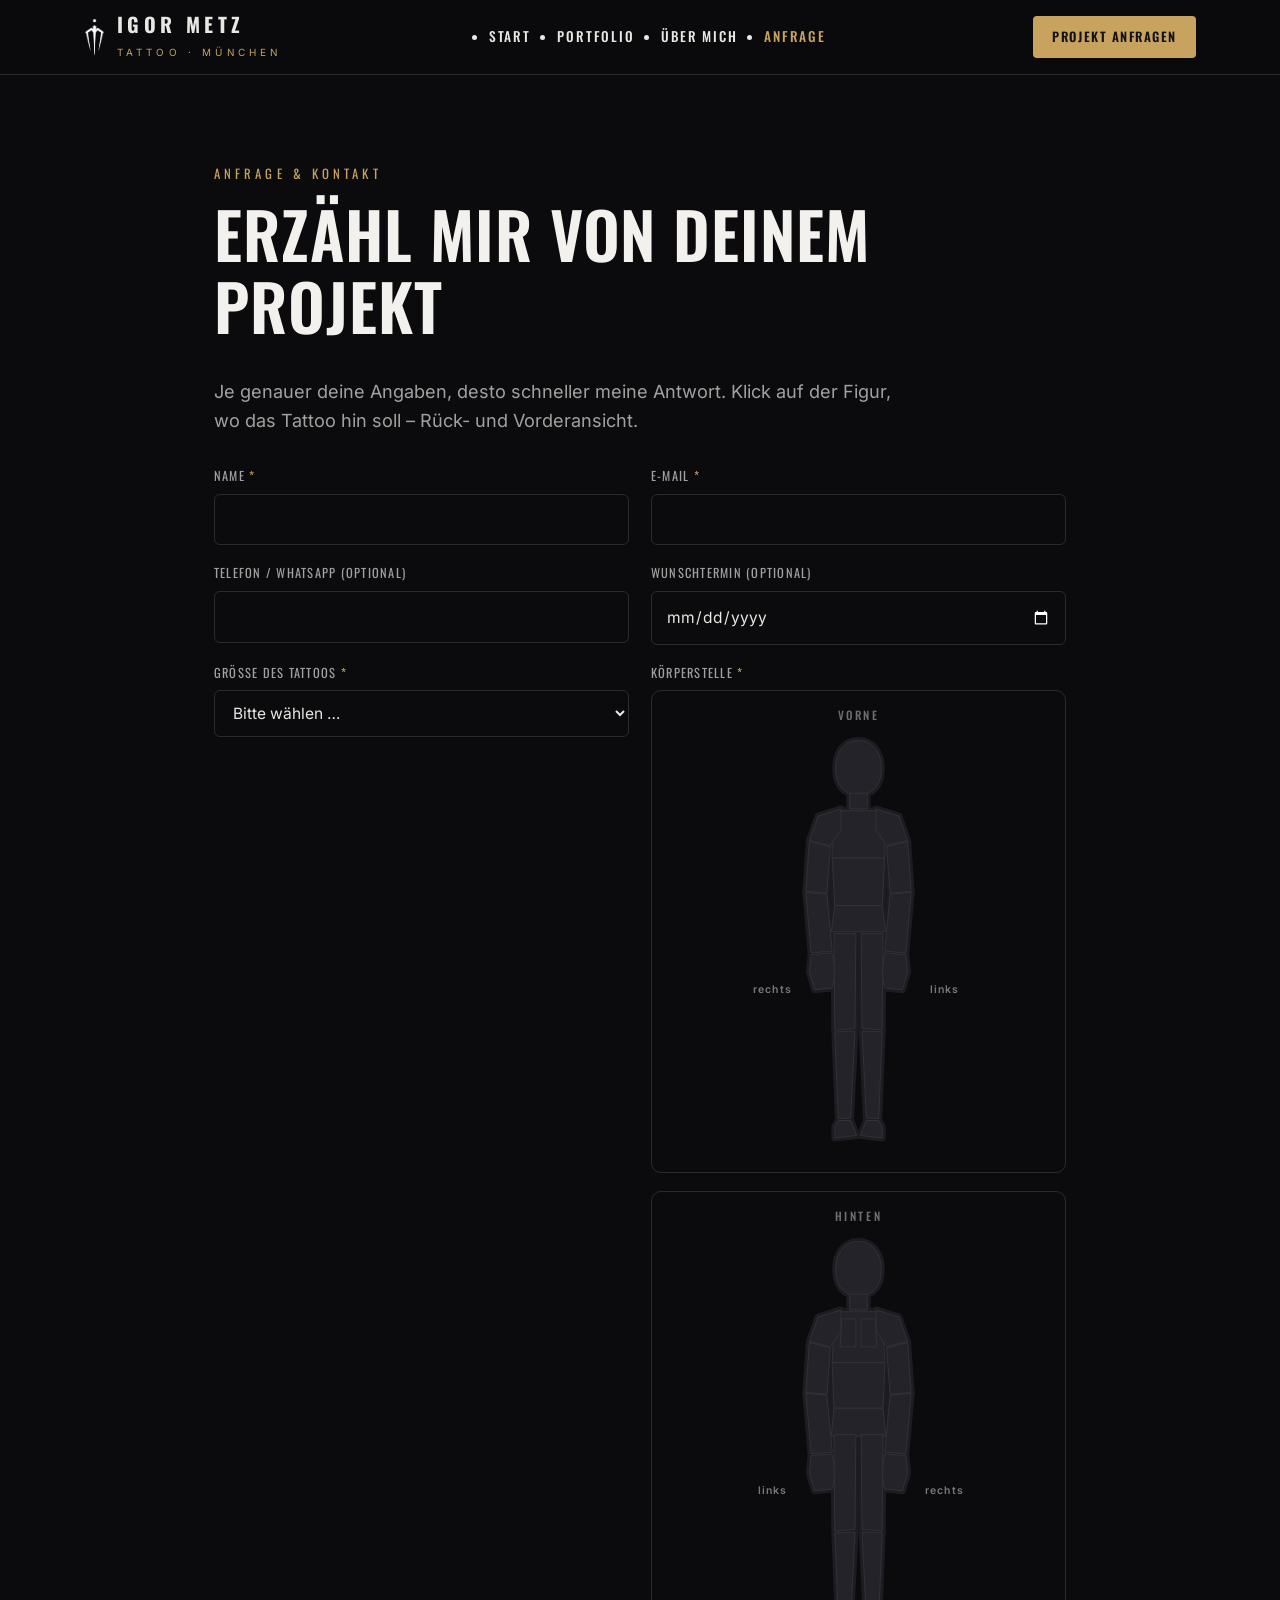
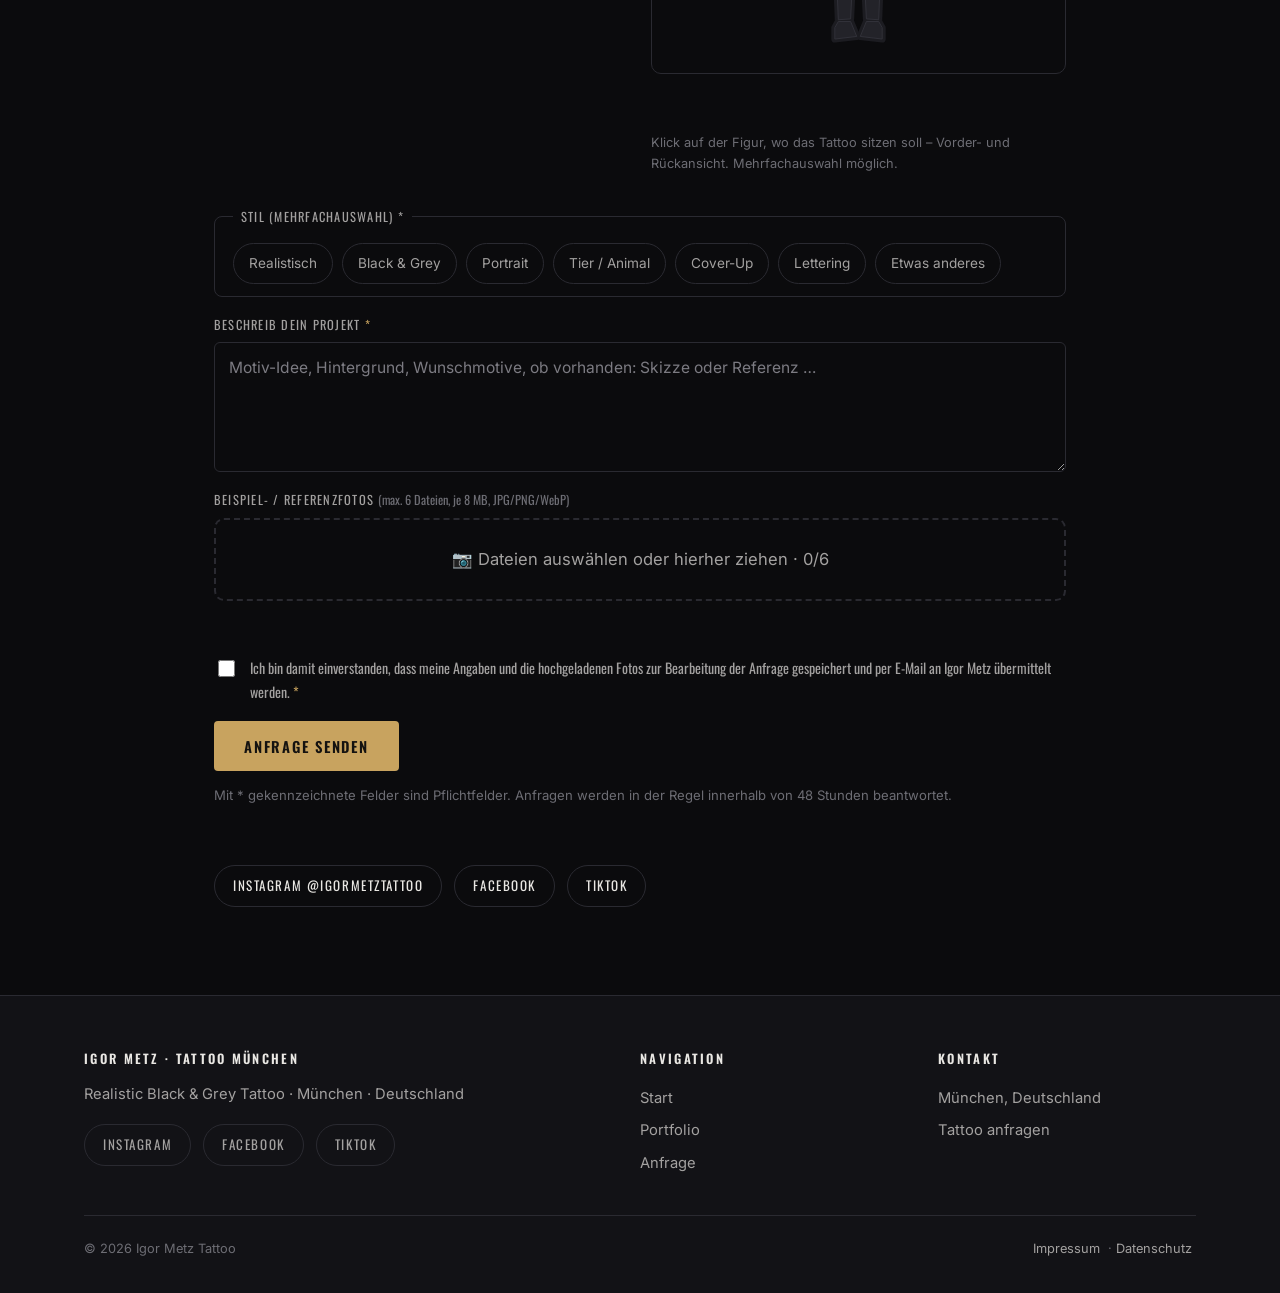
==== anfrage.html @ f645d188 "Vorschau mehrseitig: Startseite, Portfolio und Anfrage als eigene Seiten (wie WP-Theme)" ====
<!doctype html>
<html lang="de">
<head>
<meta charset="utf-8">
<meta name="viewport" content="width=device-width, initial-scale=1">
<title>Projekt anfragen – Igor Metz Tattoo, München</title>
<meta name="description" content="Tattoo anfragen bei Igor Metz in München: Körperstelle auf der Figur wählen, Größe und Stil angeben, Referenzfotos hochladen.">
<meta name="robots" content="noindex"><!-- Nur für die Vorschau -->
<link rel="icon" type="image/png" href="assets/images/favicon.png">
<link rel="stylesheet" href="assets/css/main.css">
<link rel="stylesheet" href="assets/anfrage.css">
</head>
<body class="preview">
<a class="hidden-a11y" href="#inhalt">Zum Inhalt springen</a>

<header class="site-header">
	<div class="wrap site-header__inner">
		<a class="brand" href="index.html">
			<img class="brand__mark" src="assets/images/logo.png" alt="Logo Igor Metz Tattoo">
			<span>
				<span class="brand__name">Igor&nbsp;Metz</span>
				<span class="brand__sub">Tattoo · München</span>
			</span>
		</a>
		<button class="nav-toggle" aria-expanded="false" aria-controls="sitenav"
		        onclick="var n=document.getElementById('sitenav');var o=n.classList.toggle('open');this.setAttribute('aria-expanded',o)">
			<span aria-hidden="true">☰</span><span class="hidden-a11y">Menü öffnen</span>
		</button>
		<nav class="site-nav" id="sitenav">
			<ul style="display:contents">
				<li class=""><a href="index.html">Start</a></li>
				<li class=""><a href="portfolio.html">Portfolio</a></li>
				<li><a href="index.html#ueber-mich">Über mich</a></li>
				<li class="current-menu-item"><a href="anfrage.html">Anfrage</a></li>
			</ul>
		</nav>
		<a class="btn btn--sm" href="anfrage.html">Projekt anfragen</a>
	</div>
</header>
<main id="inhalt">

<section class="section">
	<div class="wrap" style="max-width:900px">
		<p class="kicker">Anfrage &amp; Kontakt</p>
		<h1>Erzähl mir von deinem Projekt</h1>
		<p class="lead">Je genauer deine Angaben, desto schneller meine Antwort. Klick auf der Figur, wo das Tattoo hin soll – Rück- und Vorderansicht.</p>

		<div class="alert alert--ok js-demo-success" hidden role="status" style="margin-top:30px">
			<strong>✓ Demo: So sieht die Bestätigung nach dem Absenden aus.</strong><br>
			Auf der echten Seite wird die Anfrage per E-Mail an Igor gesendet und im WordPress-Backend gespeichert – mit deinen Foto-Anhängen.
		</div>

		<form class="tatoo-anfrage" style="margin-top:30px" data-demo novalidate>
			<div class="form-grid">
				<div class="field">
					<label for="d-name">Name <span class="req">*</span></label>
					<input type="text" id="d-name" name="ia_name" required autocomplete="name">
				</div>
				<div class="field">
					<label for="d-mail">E-Mail <span class="req">*</span></label>
					<input type="email" id="d-mail" name="ia_email" required autocomplete="email">
				</div>
				<div class="field">
					<label for="d-tel">Telefon / WhatsApp (optional)</label>
					<input type="tel" id="d-tel" name="ia_phone">
				</div>
				<div class="field">
					<label for="d-termin">Wunschtermin (optional)</label>
					<input type="date" id="d-termin" name="ia_termin">
				</div>
				<div class="field">
					<label for="d-grosse">Größe des Tattoos <span class="req">*</span></label>
					<select id="d-grosse" name="ia_groesse" required>
						<option value="">Bitte wählen …</option>
						<option>bis 10 cm</option>
						<option>10–25 cm</option>
						<option>25–40 cm</option>
						<option>40 cm bis Halbarm / halbes Bein</option>
						<option>Ganzarm-Sleeve / Halbarm</option>
						<option>Fullback / Ganzkörper</option>
						<option>Noch unklar</option>
					</select>
				</div>
				<div class="field">
					<label>Körperstelle <span class="req">*</span></label>
					<div class="bm" data-target="#d-koerperstelle">
						<div class="bodymap">
							<div class="bodymap__view" data-view="front"><h5>Vorne</h5></div>
							<div class="bodymap__view" data-view="back"><h5>Hinten</h5></div>
						</div>
						<div class="bm-chips" aria-live="polite"></div>
						<p class="bm-hint">Klick auf der Figur, wo das Tattoo sitzen soll – Vorder- und Rückansicht. Mehrfachauswahl möglich.</p>
					</div>
					<input type="hidden" id="d-koerperstelle" name="ia_koerperstelle" required>
				</div>
				<fieldset class="fieldset full">
					<legend>Stil (Mehrfachauswahl) <span class="req">*</span></legend>
					<div class="chips">
						<label><input type="checkbox" name="ia_stil[]" value="Realistisch"> <span>Realistisch</span></label>
						<label><input type="checkbox" name="ia_stil[]" value="Black & Grey"> <span>Black &amp; Grey</span></label>
						<label><input type="checkbox" name="ia_stil[]" value="Portrait"> <span>Portrait</span></label>
						<label><input type="checkbox" name="ia_stil[]" value="Tier / Animal"> <span>Tier / Animal</span></label>
						<label><input type="checkbox" name="ia_stil[]" value="Cover-Up"> <span>Cover-Up</span></label>
						<label><input type="checkbox" name="ia_stil[]" value="Lettering"> <span>Lettering</span></label>
						<label><input type="checkbox" name="ia_stil[]" value="Etwas anderes"> <span>Etwas anderes</span></label>
					</div>
				</fieldset>
				<div class="field full">
					<label for="d-projekt">Beschreib dein Projekt <span class="req">*</span></label>
					<textarea id="d-projekt" name="ia_projekt" required placeholder="Motiv-Idee, Hintergrund, Wunschmotive, ob vorhanden: Skizze oder Referenz …"></textarea>
				</div>
				<div class="field full">
					<label>Beispiel- / Referenzfotos <span class="hint">(max. 6 Dateien, je 8 MB, JPG/PNG/WebP)</span></label>
					<div class="upload-zone" tabindex="0" role="button" aria-label="Dateien auswählen oder hierher ziehen">
						📷 Dateien auswählen oder hierher ziehen · <span class="upload-count">0/6</span>
						<input type="file" name="ia_files[]" accept=".jpg,.jpeg,.png,.webp" multiple>
					</div>
					<ul class="upload-list"></ul>
				</div>
				<div class="full consent field">
					<label style="display:flex;gap:12px;align-items:flex-start;text-transform:none;letter-spacing:0;font-size:.88rem">
						<input type="checkbox" name="ia_consent" value="1" required>
						<span style="color:var(--muted)">Ich bin damit einverstanden, dass meine Angaben und die hochgeladenen Fotos zur Bearbeitung der Anfrage gespeichert und per E-Mail an Igor Metz übermittelt werden. <span class="req">*</span></span>
					</label>
				</div>
				<div class="full">
					<button type="submit" class="btn">Anfrage senden</button>
					<p class="form-note">Mit * gekennzeichnete Felder sind Pflichtfelder. Anfragen werden in der Regel innerhalb von 48 Stunden beantwortet.</p>
				</div>
			</div>
		</form>

		<div class="socials" style="margin-top:44px;justify-content:flex-start">
			<a href="https://www.instagram.com/igormetztattoo/" target="_blank" rel="noopener me">Instagram @igormetztattoo</a>
			<a href="https://www.facebook.com/igormetztattoo/" target="_blank" rel="noopener me">Facebook</a>
			<a href="https://www.tiktok.com/@igormetztattoo" target="_blank" rel="noopener me">TikTok</a>
		</div>
	</div>
</section>

</main>
<footer class="site-footer" id="kontakt">
	<div class="wrap">
		<div class="site-footer__grid">
			<div>
				<h4>Igor Metz · Tattoo München</h4>
				<p>Realistic Black &amp; Grey Tattoo · München · Deutschland</p>
				<div class="socials" style="margin-top:18px">
					<a href="https://www.instagram.com/igormetztattoo/" target="_blank" rel="noopener me">Instagram</a>
					<a href="https://www.facebook.com/igormetztattoo/" target="_blank" rel="noopener me">Facebook</a>
					<a href="https://www.tiktok.com/@igormetztattoo" target="_blank" rel="noopener me">TikTok</a>
				</div>
			</div>
			<div>
				<h4>Navigation</h4>
				<ul>
					<li><a href="index.html">Start</a></li>
					<li><a href="portfolio.html">Portfolio</a></li>
					<li><a href="anfrage.html">Anfrage</a></li>
				</ul>
			</div>
			<div>
				<h4>Kontakt</h4>
				<ul>
					<li>München, Deutschland</li>
					<li><a href="anfrage.html">Tattoo anfragen</a></li>
				</ul>
			</div>
		</div>
		<div class="site-footer__bottom">
			<span>© 2026 Igor Metz Tattoo</span>
			<span><a href="#">Impressum</a> · <a href="#">Datenschutz</a></span>
		</div>
	</div>
</footer>
<script src="assets/bodymap.js"></script>
<script>window.IGOR_ANFRAGE={maxFiles:6,maxMb:8};</script>
<script src="assets/anfrage.js"></script>
<script src="assets/js/portfolio.js"></script>
</body>
</html>
---- assets/css/main.css ----
/* ============================================================
   Igor Metz Tattoo – Design System (Dark, Black & Grey)
   Wird vom Theme und der Vorschau genutzt.
   ============================================================ */

/* ---------- Fonts (lokal, DSGVO-freundlich) ---------- */
@font-face {
  font-family: 'Oswald';
  font-style: normal;
  font-weight: 400 700;
  font-display: swap;
  src: url('../fonts/oswald-400-700.woff2') format('woff2');
}
@font-face {
  font-family: 'Inter';
  font-style: normal;
  font-weight: 400 600;
  font-display: swap;
  src: url('../fonts/inter-400-600.woff2') format('woff2');
}

/* ---------- Tokens ---------- */
:root {
  --bg: #0b0b0d;
  --bg-2: #121216;
  --card: #17171c;
  --card-2: #1d1d23;
  --line: #2a2a31;
  --txt: #e9e7e3;
  --muted: #a3a1a0;
  --faint: #6d6d74;
  --accent: #c8a35f;
  --accent-dark: #a8843f;
  --accent-soft: rgba(200, 163, 95, .14);
  --ok: #6fbf8f;
  --err: #d97070;
  --radius: 10px;
  --shadow: 0 18px 50px rgba(0, 0, 0, .55);
  --font-head: 'Oswald', 'Arial Narrow', system-ui, sans-serif;
  --font-body: 'Inter', system-ui, -apple-system, 'Segoe UI', sans-serif;
  --wrap: 1160px;
}

/* ---------- Reset / Base ---------- */
*, *::before, *::after { box-sizing: border-box; }
html { scroll-behavior: smooth; }
@media (prefers-reduced-motion: reduce) {
  html { scroll-behavior: auto; }
  *, *::before, *::after { animation-duration: .01ms !important; transition-duration: .01ms !important; }
}
body {
  margin: 0;
  background: var(--bg);
  color: var(--txt);
  font-family: var(--font-body);
  font-size: 16.5px;
  line-height: 1.65;
  -webkit-font-smoothing: antialiased;
}
img { max-width: 100%; height: auto; display: block; }
a { color: var(--accent); text-decoration: none; }
a:hover { color: #e0bd7a; }
h1, h2, h3, h4 {
  font-family: var(--font-head);
  font-weight: 600;
  line-height: 1.12;
  letter-spacing: .015em;
  color: #f3f1ee;
  margin: 0 0 .55em;
}
h1 { font-size: clamp(2.3rem, 5.4vw, 4rem); text-transform: uppercase; }
h2 { font-size: clamp(1.7rem, 3.4vw, 2.5rem); text-transform: uppercase; }
h3 { font-size: 1.2rem; text-transform: uppercase; letter-spacing: .06em; }
p { margin: 0 0 1.1em; }
::selection { background: var(--accent); color: #111; }
:focus-visible { outline: 2px solid var(--accent); outline-offset: 2px; }

.wrap { max-width: var(--wrap); margin: 0 auto; padding: 0 24px; }
.section { padding: 88px 0; }
.section--alt { background: var(--bg-2); border-top: 1px solid var(--line); border-bottom: 1px solid var(--line); }
.kicker {
  font-family: var(--font-head);
  text-transform: uppercase;
  letter-spacing: .32em;
  font-size: .8rem;
  color: var(--accent);
  margin: 0 0 14px;
}
.lead { font-size: 1.13rem; color: var(--muted); max-width: 62ch; }
.center { text-align: center; }
.center .lead { margin-inline: auto; }
.hidden-a11y {
  position: absolute !important; width: 1px; height: 1px;
  clip: rect(0 0 0 0); clip-path: inset(50%); overflow: hidden; white-space: nowrap;
}

/* ---------- Buttons ---------- */
.btn {
  display: inline-block;
  font-family: var(--font-head);
  font-weight: 600;
  text-transform: uppercase;
  letter-spacing: .12em;
  font-size: .92rem;
  padding: 14px 30px;
  border-radius: 4px;
  border: 1px solid transparent;
  cursor: pointer;
  transition: background .18s, color .18s, border-color .18s, transform .12s;
  background: var(--accent);
  color: #141210;
}
.btn:hover { background: #dcb871; color: #141210; transform: translateY(-1px); }
.btn--ghost { background: transparent; border-color: #55555d; color: var(--txt); }
.btn--ghost:hover { border-color: var(--accent); color: var(--accent); background: transparent; }
.btn--sm { padding: 9px 18px; font-size: .8rem; }

/* ---------- Header ---------- */
.site-header {
  position: sticky; top: 0; z-index: 90;
  background: rgba(11, 11, 13, .86);
  backdrop-filter: blur(10px);
  border-bottom: 1px solid var(--line);
}
.site-header__inner {
  display: flex; align-items: center; justify-content: space-between;
  gap: 20px; height: 74px;
}
.brand { display: flex; align-items: center; gap: 12px; color: var(--txt); }
.brand:hover { color: var(--txt); }
.brand__mark { height: 38px; width: auto; max-width: 64px; flex: 0 0 auto; }
.brand__name {
  font-family: var(--font-head); font-weight: 700; font-size: 1.25rem;
  text-transform: uppercase; letter-spacing: .22em; line-height: 1;
}
.brand__sub {
  display: block; font-size: .62rem; letter-spacing: .42em;
  color: var(--accent); text-transform: uppercase; margin-top: 3px;
}
.site-nav { display: flex; align-items: center; gap: 26px; }
.site-nav a {
  color: var(--txt); font-family: var(--font-head); font-weight: 500;
  text-transform: uppercase; letter-spacing: .14em; font-size: .84rem;
  padding: 6px 0; position: relative;
}
.site-nav a:hover, .current-menu-item > a { color: var(--accent); }
.site-nav a::after {
  content: ''; position: absolute; left: 0; bottom: 0; height: 2px; width: 0;
  background: var(--accent); transition: width .2s;
}
.site-nav a:hover::after { width: 100%; }
.nav-toggle {
  display: none; background: none; border: 1px solid var(--line); border-radius: 6px;
  color: var(--txt); width: 44px; height: 44px; font-size: 1.3rem; cursor: pointer;
}
@media (max-width: 900px) {
  .nav-toggle { display: block; }
  .site-nav {
    position: absolute; top: 74px; left: 0; right: 0;
    flex-direction: column; gap: 0; background: var(--bg-2);
    border-bottom: 1px solid var(--line); display: none;
  }
  .site-nav.open { display: flex; }
  .site-nav a { padding: 15px 24px; width: 100%; }
  .site-header .btn { display: none; }
}

/* ---------- Hero ---------- */
.hero {
  position: relative; overflow: hidden;
  min-height: min(92vh, 860px);
  display: flex; align-items: center;
  border-bottom: 1px solid var(--line);
}
.hero__bg { position: absolute; inset: 0; z-index: 0; }
.hero__bg img { width: 100%; height: 100%; object-fit: cover; opacity: .55; filter: grayscale(100%) contrast(1.08); }
.hero__bg::after {
  content: ''; position: absolute; inset: 0;
  background: linear-gradient(90deg, rgba(11,11,13,.92) 0%, rgba(11,11,13,.55) 45%, rgba(11,11,13,.28) 70%, rgba(11,11,13,.5) 100%),
              linear-gradient(180deg, rgba(11,11,13,.35) 0%, rgba(11,11,13,.45) 60%, var(--bg) 100%);
}
.hero__content { position: relative; z-index: 1; max-width: 720px; padding: 90px 0; text-shadow: 0 2px 18px rgba(0, 0, 0, .8); }
.hero h1 span { color: var(--accent); }
.hero__meta {
  display: flex; flex-wrap: wrap; gap: 10px 26px; margin: 26px 0 34px;
  font-family: var(--font-head); text-transform: uppercase;
  letter-spacing: .16em; font-size: .8rem; color: var(--muted);
}
.hero__meta b { color: var(--txt); font-weight: 600; }
.hero__cta { display: flex; flex-wrap: wrap; gap: 14px; }

/* ---------- Portfolio-Marquee ---------- */
.marquee-zone {
  -webkit-mask-image: linear-gradient(90deg, transparent, #000 7%, #000 93%, transparent);
          mask-image: linear-gradient(90deg, transparent, #000 7%, #000 93%, transparent);
}
.marquee { position: relative; overflow: hidden; padding: 6px 0; }
.marquee + .marquee { margin-top: 14px; }
.marquee__track {
  display: flex; gap: 14px; width: max-content;
  animation: marquee-scroll var(--speed, 60s) linear infinite;
}
.marquee--rev .marquee__track { animation-direction: reverse; }
.marquee:hover .marquee__track { animation-play-state: paused; }
@keyframes marquee-scroll { to { transform: translateX(-50%); } }
.marquee__item {
  flex: 0 0 auto; width: 240px; height: 340px; padding: 0; border: 0;
  background: none; cursor: pointer; position: relative;
  border-radius: 8px; overflow: hidden;
  box-shadow: 0 6px 18px rgba(0, 0, 0, .45);
}
.marquee__item img {
  width: 100%; height: 100%; object-fit: cover;
  filter: grayscale(55%); transition: filter .25s, transform .35s;
}
.marquee__item:hover img { filter: grayscale(0%); transform: scale(1.045); }
.marquee__item::after {
  content: '⤢';
  position: absolute; right: 10px; bottom: 8px;
  font-size: 1.15rem; color: #fff; opacity: 0; transition: opacity .2s;
  text-shadow: 0 2px 6px rgba(0,0,0,.9);
}
.marquee__item:hover::after { opacity: 1; }
@media (prefers-reduced-motion: reduce) {
  .marquee { display: grid; grid-template-columns: repeat(auto-fill, minmax(220px, 1fr)); gap: 14px; }
  .marquee__track { width: auto; animation: none; flex-wrap: wrap; }
  .marquee__item.dupe { display: none; }
}
/* Fallback ohne JS: Raster statt Endlosschleife */
.no-js .marquee { display: grid; grid-template-columns: repeat(auto-fill, minmax(220px, 1fr)); gap: 14px; }
.no-js .marquee__track { width: auto; animation: none; flex-wrap: wrap; }
.no-js .marquee__item.dupe { display: none; }

/* ---------- Lightbox ---------- */
.lb {
  position: fixed; inset: 0; z-index: 200; display: none;
  background: rgba(5, 5, 7, .96);
  align-items: center; justify-content: center;
}
.lb.open { display: flex; }
.lb__fig { max-width: min(92vw, 780px); max-height: 92vh; margin: 0; }
.lb__fig img { max-height: 82vh; width: auto; margin: 0 auto; border-radius: 6px; box-shadow: var(--shadow); }
.lb__cap { color: var(--muted); text-align: center; margin-top: 14px; font-size: .95rem; }
.lb__btn {
  position: absolute; background: rgba(255,255,255,.06); border: 1px solid var(--line);
  color: var(--txt); width: 52px; height: 52px; border-radius: 50%;
  font-size: 1.5rem; line-height: 1; cursor: pointer; transition: background .15s;
}
.lb__btn:hover { background: var(--accent); color: #111; }
.lb__prev { left: 3vw; top: 50%; transform: translateY(-50%); }
.lb__next { right: 3vw; top: 50%; transform: translateY(-50%); }
.lb__close { top: 18px; right: 18px; }

/* ---------- Cards / Raster ---------- */
.grid { display: grid; gap: 26px; }
.grid--3 { grid-template-columns: repeat(auto-fit, minmax(260px, 1fr)); }
.grid--4 { grid-template-columns: repeat(auto-fit, minmax(220px, 1fr)); }
.card {
  background: var(--card); border: 1px solid var(--line); border-radius: var(--radius);
  padding: 30px 26px; transition: border-color .2s, transform .2s;
}
.card:hover { border-color: #3c3c46; transform: translateY(-3px); }
.card__icon { font-size: 1.7rem; margin-bottom: 14px; color: var(--accent); }
.card h3 { margin-bottom: .45em; }
.card p { color: var(--muted); margin: 0; font-size: .95rem; }

/* Ablauf-Nummern */
.steps { counter-reset: step; }
.steps .card { position: relative; padding-top: 52px; }
.steps .card::before {
  counter-increment: step; content: counter(step, decimal-leading-zero);
  position: absolute; top: 16px; left: 24px;
  font-family: var(--font-head); font-weight: 700; font-size: 1.9rem;
  color: transparent; -webkit-text-stroke: 1px var(--accent);
}

/* ---------- Über / Split ---------- */
.split { display: grid; grid-template-columns: 5fr 7fr; gap: 56px; align-items: center; }
@media (max-width: 860px) { .split { grid-template-columns: 1fr; } }
.split__media { position: relative; }
.split__media img { border-radius: var(--radius); filter: grayscale(70%); box-shadow: var(--shadow); }
.split__media::before {
  content: ''; position: absolute; inset: -16px auto -16px 16px; width: 100%;
  border: 1px solid var(--accent); border-radius: var(--radius); z-index: -1;
  opacity: .45;
}
ul.checks { list-style: none; padding: 0; margin: 0; }
ul.checks li { padding: 9px 0 9px 30px; position: relative; border-bottom: 1px dashed var(--line); }
ul.checks li::before { content: '–'; position: absolute; left: 6px; color: var(--accent); font-weight: 700; }

/* ---------- Social-Leiste ---------- */
.socials { display: flex; gap: 12px; flex-wrap: wrap; }
.socials a {
  display: inline-flex; align-items: center; gap: 9px;
  border: 1px solid var(--line); border-radius: 999px; padding: 9px 18px;
  color: var(--txt); font-family: var(--font-head); font-size: .82rem;
  text-transform: uppercase; letter-spacing: .12em; transition: border-color .2s, color .2s;
}
.socials a:hover { border-color: var(--accent); color: var(--accent); }

/* ---------- Footer ---------- */
.site-footer {
  border-top: 1px solid var(--line); background: var(--bg-2);
  padding: 56px 0 34px; color: var(--muted); font-size: .92rem;
}
.site-footer__grid { display: grid; grid-template-columns: 2fr 1fr 1fr; gap: 40px; margin-bottom: 36px; }
@media (max-width: 760px) { .site-footer__grid { grid-template-columns: 1fr; } }
.site-footer h4 {
  font-family: var(--font-head); text-transform: uppercase; letter-spacing: .18em;
  font-size: .8rem; color: var(--txt); margin-bottom: 16px;
}
.site-footer a { color: var(--muted); }
.site-footer a:hover { color: var(--accent); }
.site-footer ul { list-style: none; padding: 0; margin: 0; }
.site-footer li { padding: 4px 0; }
.site-footer__bottom {
  border-top: 1px solid var(--line); padding-top: 22px; display: flex;
  justify-content: space-between; gap: 16px; flex-wrap: wrap; font-size: .8rem; color: var(--faint);
}
.site-footer__bottom a { margin-right: 4px; }

/* ---------- WordPress-Kompatibilität ---------- */
.wp-site .site-header__inner > nav ul {
  display: flex; align-items: center; gap: 26px; list-style: none; margin: 0; padding: 0;
}
.wp-site .site-header__inner > nav li { position: relative; }
.wp-site .site-header__inner > nav ul.sub-menu {
  position: absolute; top: 100%; left: 0; flex-direction: column; gap: 0;
  background: var(--bg-2); border: 1px solid var(--line); border-radius: 8px;
  min-width: 210px; display: none; padding: 6px 0;
}
.wp-site .site-header__inner > nav li:hover > ul.sub-menu,
.wp-site .site-header__inner > nav li:focus-within > ul.sub-menu { display: flex; }
.wp-site .site-header__inner > nav ul.sub-menu a { padding: 10px 18px; display: block; }
.alignwide { max-width: 1280px; margin-inline: auto; }
.aligncenter { margin-inline: auto; }
img.size-full.aligncenter { border-radius: var(--radius); }
.entry-content { max-width: 760px; margin: 0 auto; }
.entry-content h2 { margin-top: 1.4em; }
.breadcrumbs { font-size: .82rem; color: var(--faint); padding: 18px 0 0; }
.alert { border-radius: 8px; padding: 14px 18px; margin-bottom: 22px; font-size: .95rem; }
.alert--err { background: rgba(217, 112, 112, .08); border: 1px solid rgba(217, 112, 112, .4); color: var(--err); }
---- assets/anfrage.css ----
/* ============================================================
   Igor Metz Tattoo – Anfrageformular + Körperstellen-Map
   Wird nur geladen, wenn das Formular auf der Seite ist.
   ============================================================ */
.tatoo-anfrage, .bm {
  --bg: #0b0b0d; --card: #17171c; --line: #2a2a31;
  --txt: #e9e7e3; --muted: #a3a1a0; --faint: #6d6d74;
  --accent: #c8a35f; --accent-soft: rgba(200, 163, 95, .14);
  --accent-dark: #a8843f; --err: #d97070; --ok: #6fbf8f;
}
.tatoo-anfrage .btn {
  display: inline-block; background: var(--accent); color: #141210;
  border: 0; border-radius: 4px; padding: 14px 30px; cursor: pointer;
  font-family: 'Oswald', Arial, sans-serif; font-weight: 600;
  text-transform: uppercase; letter-spacing: .12em; font-size: .92rem;
  transition: background .18s, transform .12s;
}
.tatoo-anfrage .btn:hover { background: #dcb871; color: #141210; transform: translateY(-1px); }

/* ---------- Formular-Shell + Felder ---------- */
.form-shell {
  background: var(--card); border: 1px solid var(--line); border-radius: 14px;
  padding: clamp(22px, 4vw, 44px); box-shadow: 0 18px 50px rgba(0, 0, 0, .55);
}
.form-grid { display: grid; grid-template-columns: 1fr 1fr; gap: 18px 22px; }
.form-grid .full { grid-column: 1 / -1; }
@media (max-width: 700px) { .form-grid { grid-template-columns: 1fr; } }
.field { display: flex; flex-direction: column; gap: 7px; }
.field label {
  font-family: 'Oswald', Arial, sans-serif; text-transform: uppercase;
  letter-spacing: .1em; font-size: .78rem; color: var(--muted);
}
.field label .req { color: var(--accent); }
.field input[type="text"], .field input[type="email"], .field input[type="tel"],
.field input[type="date"], .field select, .field textarea {
  background: var(--bg); color: var(--txt); border: 1px solid var(--line);
  border-radius: 6px; padding: 12px 14px; font: inherit; font-size: .97rem;
  transition: border-color .15s;
}
.field input:focus, .field select:focus, .field textarea:focus {
  outline: none; border-color: var(--accent);
}
.field input::-webkit-calendar-picker-indicator { filter: invert(1); }
.field ::placeholder { color: #7c7b82; opacity: 1; }
.field textarea { min-height: 130px; resize: vertical; }
.field .hint { font-size: .78rem; color: var(--faint); text-transform: none; letter-spacing: 0; }
.field--err input, .field--err select, .field--err textarea { border-color: var(--err); }
.field--err .bm-hint { color: var(--err); }
.field .err-msg { color: var(--err); font-size: .8rem; }
fieldset.fieldset {
  border: 1px solid var(--line); border-radius: 8px; padding: 16px 18px 12px; margin: 0;
}
fieldset.fieldset legend {
  font-family: 'Oswald', Arial, sans-serif; text-transform: uppercase;
  letter-spacing: .1em; font-size: .78rem; color: var(--muted); padding: 0 8px;
}
.chips { display: flex; flex-wrap: wrap; gap: 9px; }
.chips label {
  display: inline-flex; cursor: pointer; padding: 8px 15px;
  border: 1px solid var(--line); border-radius: 999px; font-size: .85rem;
  color: var(--muted); transition: all .15s; user-select: none;
}
.chips input { position: absolute; opacity: 0; pointer-events: none; }
.chips label:hover { border-color: #57575f; color: var(--txt); }
.chips label:has(input:checked) {
  background: var(--accent); border-color: var(--accent); color: #141210;
}

/* Upload */
.upload-zone {
  border: 2px dashed var(--line); border-radius: 10px; padding: 26px;
  text-align: center; color: var(--muted); cursor: pointer; transition: border-color .2s;
}
.upload-zone:hover, .upload-zone.drag { border-color: var(--accent); color: var(--txt); }
.upload-zone input { display: none; }
.upload-list { display: flex; flex-wrap: wrap; gap: 10px; margin-top: 14px; list-style: none; padding: 0; }
.upload-list li {
  display: flex; align-items: center; gap: 10px; background: var(--bg);
  border: 1px solid var(--line); border-radius: 8px; padding: 6px 12px 6px 6px; font-size: .84rem;
}
.upload-list img { width: 44px; height: 44px; object-fit: cover; border-radius: 5px; }
.upload-list button {
  background: none; border: 0; color: var(--faint); cursor: pointer; font-size: 1rem; padding: 2px 6px;
}
.upload-list button:hover { color: var(--err); }

/* Consent + Meldungen */
.consent { display: flex; gap: 12px; align-items: flex-start; font-size: .88rem; color: var(--muted); }
.consent input { margin-top: 4px; accent-color: var(--accent); width: 17px; height: 17px; flex: 0 0 auto; }
.form-note { font-size: .82rem; color: var(--faint); margin-top: 14px; }
.hp-field { position: absolute !important; left: -9999px !important; width: 1px; height: 1px; }
.alert { border-radius: 8px; padding: 14px 18px; margin-bottom: 22px; font-size: .95rem; }
.alert--ok { background: rgba(111, 191, 143, .1); border: 1px solid rgba(111, 191, 143, .4); color: var(--ok); }
.alert--err { background: rgba(217, 112, 112, .08); border: 1px solid rgba(217, 112, 112, .4); color: var(--err); }

/* ---------- Körperstellen-Map ---------- */
.bodymap {
  display: grid; grid-template-columns: repeat(auto-fit, minmax(220px, 1fr));
  gap: 18px; margin-bottom: 16px;
}
.bodymap__view {
  background: var(--bg); border: 1px solid var(--line); border-radius: 10px;
  padding: 12px; position: relative;
}
.bodymap__view h5 {
  margin: 2px 0 6px; text-align: center;
  font-family: 'Oswald', Arial, sans-serif; font-weight: 500;
  text-transform: uppercase; letter-spacing: .22em; font-size: .72rem;
  color: var(--faint);
}
.bodymap svg { width: 100%; height: auto; max-height: 430px; display: block; margin: 0 auto; }
.bm-base path { fill: #1c1c21; stroke: #1c1c21; stroke-width: 8; stroke-linejoin: round; pointer-events: none; }
.bm-label { font-size: 12px; fill: #77777f; letter-spacing: .1em; pointer-events: none; font-weight: 600; }
.bm-region { fill: #232329; stroke: #34343c; stroke-width: 1; cursor: pointer; transition: fill .12s, stroke .12s; }
.bm-region:hover { fill: #34343c; stroke: var(--accent); }
.bm-region.sel { fill: var(--accent); stroke: #e0bd7a; }
.bm-chips { display: flex; flex-wrap: wrap; gap: 8px; min-height: 34px; }
.bm-chip {
  display: inline-flex; align-items: center; gap: 8px;
  background: var(--accent-soft); border: 1px solid var(--accent);
  color: var(--accent); border-radius: 999px; padding: 5px 14px; font-size: .84rem;
}
.bm-chip button { background: none; border: 0; color: var(--accent); cursor: pointer; font-size: .95rem; line-height: 1; padding: 0; }
.bm-hint { font-size: .8rem; color: var(--faint); margin-top: 8px; }
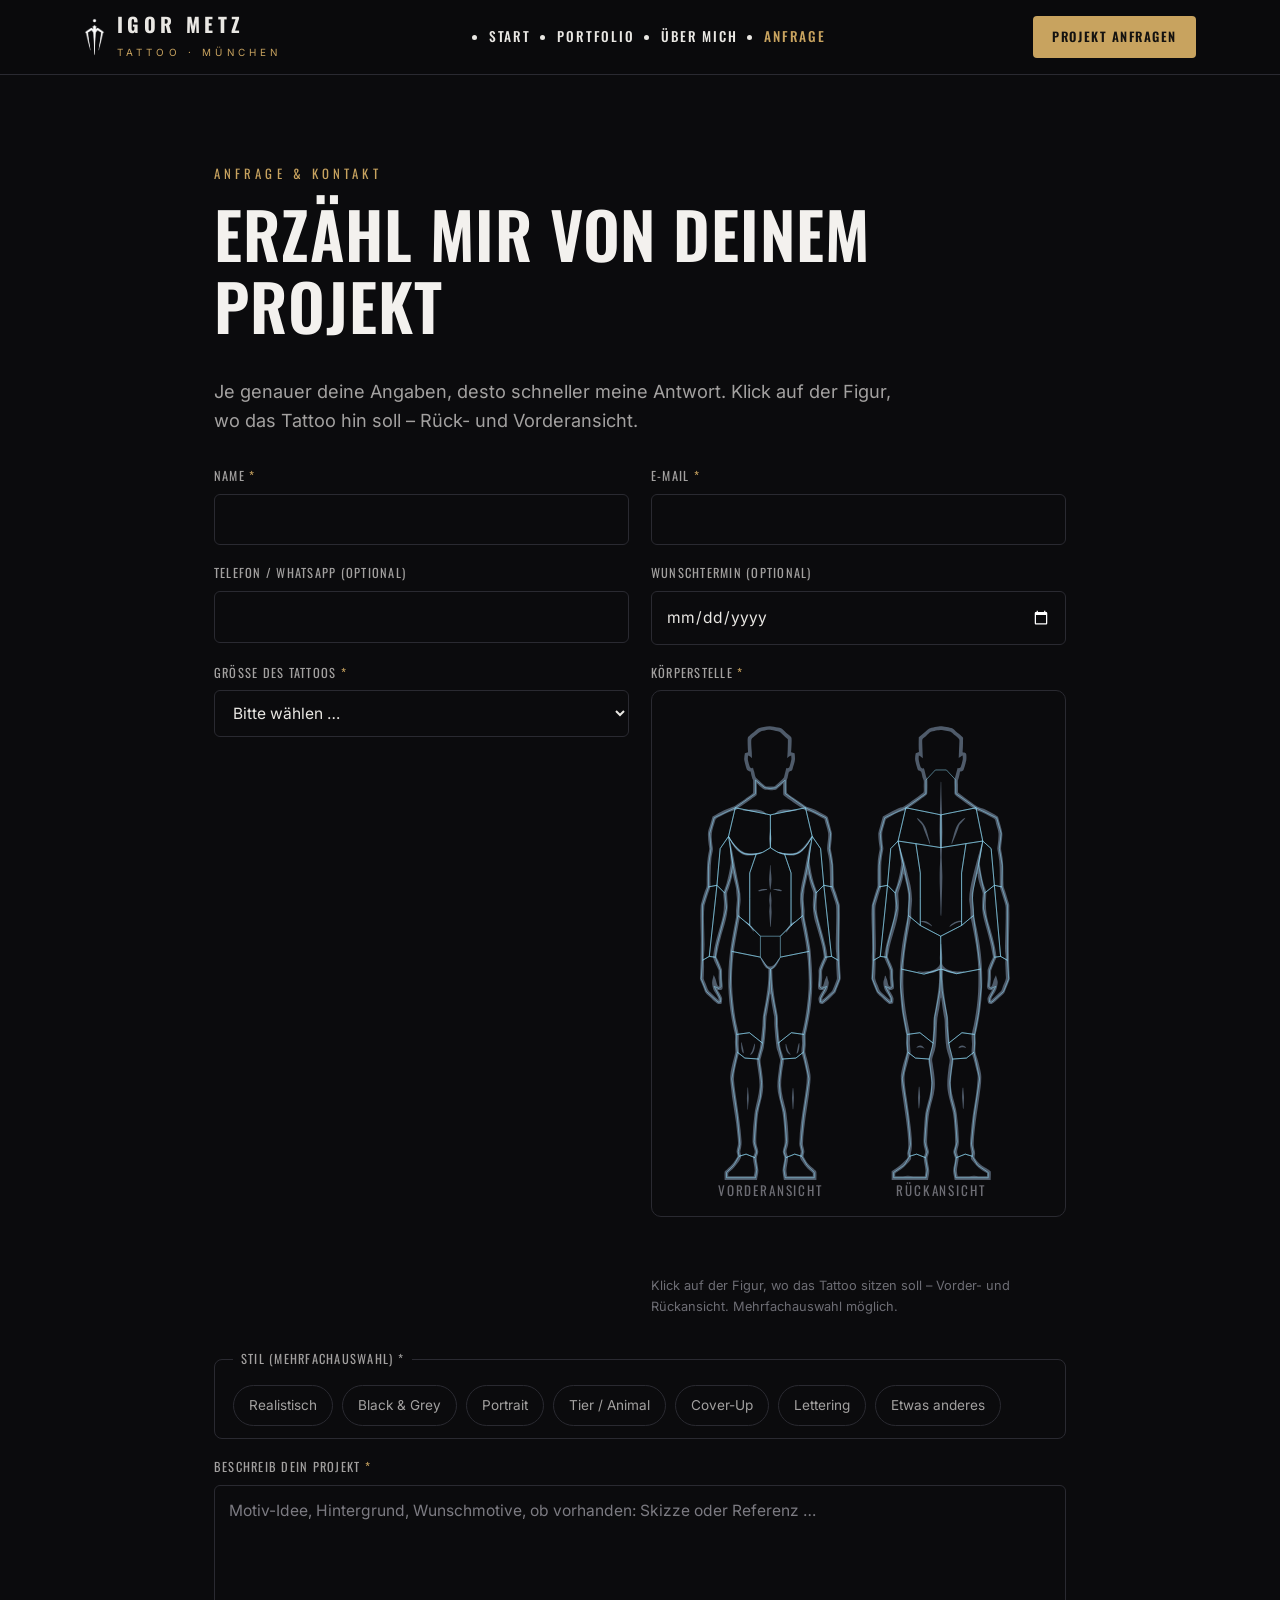
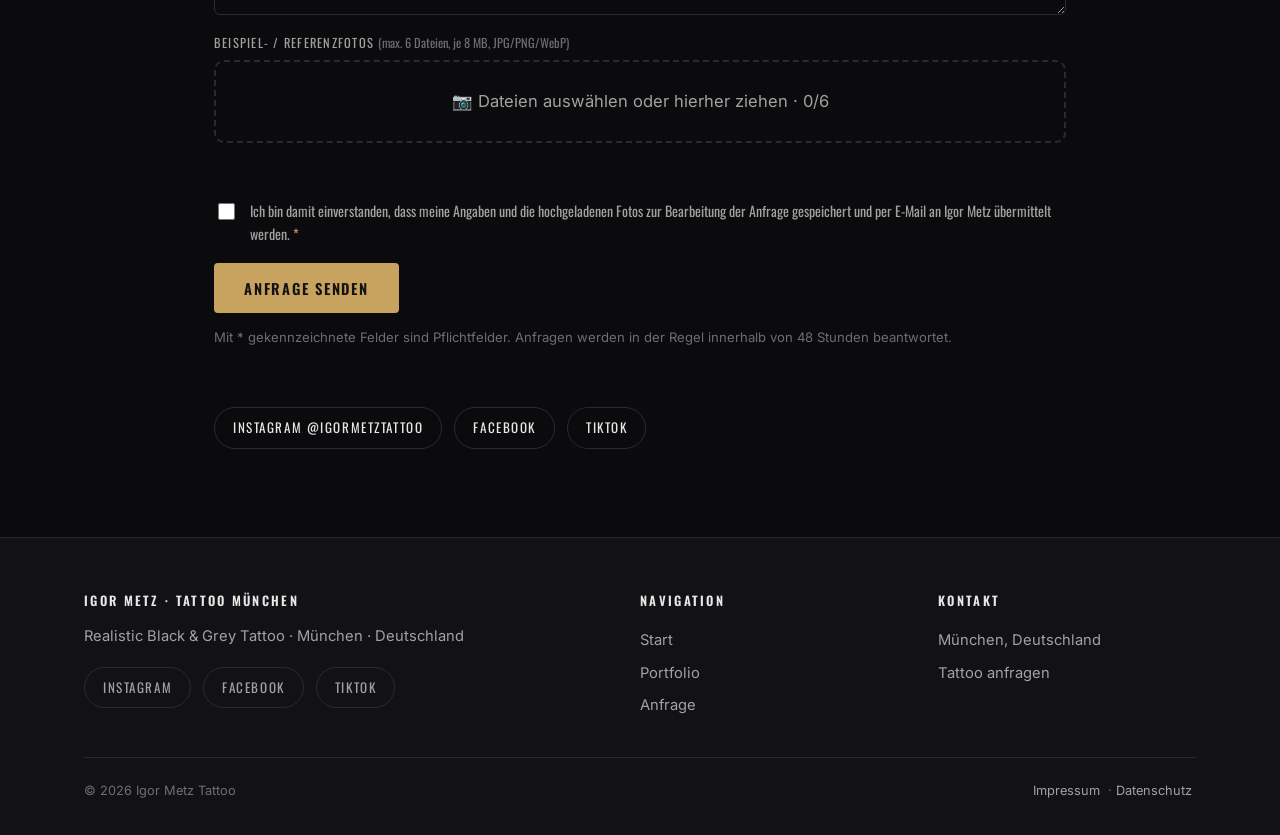
==== commit 39c03a54: "Körperstellen-Auswahl: Igors eigene Körpergrafik statt generischem Männchen (beide Ansichten, 33 Zon" ====
--- a/anfrage.html
+++ b/anfrage.html
@@ -85,8 +85,7 @@
 					<label>Körperstelle <span class="req">*</span></label>
 					<div class="bm" data-target="#d-koerperstelle">
 						<div class="bodymap">
-							<div class="bodymap__view" data-view="front"><h5>Vorne</h5></div>
-							<div class="bodymap__view" data-view="back"><h5>Hinten</h5></div>
+							<div class="bodymap__view" data-bm-canvas></div>
 						</div>
 						<div class="bm-chips" aria-live="polite"></div>
 						<p class="bm-hint">Klick auf der Figur, wo das Tattoo sitzen soll – Vorder- und Rückansicht. Mehrfachauswahl möglich.</p>
@@ -173,6 +172,7 @@
 		</div>
 	</div>
 </footer>
+<script src="assets/body-svg.js"></script>
 <script src="assets/bodymap.js"></script>
 <script>window.IGOR_ANFRAGE={maxFiles:6,maxMb:8};</script>
 <script src="assets/anfrage.js"></script>
--- a/assets/anfrage.css
+++ b/assets/anfrage.css
@@ -94,26 +94,25 @@
 .alert--err { background: rgba(217, 112, 112, .08); border: 1px solid rgba(217, 112, 112, .4); color: var(--err); }
 
 /* ---------- Körperstellen-Map ---------- */
-.bodymap {
-  display: grid; grid-template-columns: repeat(auto-fit, minmax(220px, 1fr));
-  gap: 18px; margin-bottom: 16px;
-}
+.bodymap { display: grid; gap: 18px; margin-bottom: 16px; }
 .bodymap__view {
   background: var(--bg); border: 1px solid var(--line); border-radius: 10px;
   padding: 12px; position: relative;
 }
-.bodymap__view h5 {
-  margin: 2px 0 6px; text-align: center;
-  font-family: 'Oswald', Arial, sans-serif; font-weight: 500;
-  text-transform: uppercase; letter-spacing: .22em; font-size: .72rem;
-  color: var(--faint);
+.bm-svg { width: 100%; height: auto; display: block; margin: 0 auto; max-width: 620px; }
+.bm-base { pointer-events: none; }
+.bm-label { font-size: 12px; fill: #77777f; letter-spacing: .1em; pointer-events: none; font-weight: 600; }
+.bm-viewlabel {
+  font-size: 27px; fill: #6d6d74; letter-spacing: .14em; pointer-events: none;
+  font-family: 'Oswald', Arial, sans-serif; text-transform: uppercase;
 }
-.bodymap svg { width: 100%; height: auto; max-height: 430px; display: block; margin: 0 auto; }
-.bm-base path { fill: #1c1c21; stroke: #1c1c21; stroke-width: 8; stroke-linejoin: round; pointer-events: none; }
-.bm-label { font-size: 12px; fill: #77777f; letter-spacing: .1em; pointer-events: none; font-weight: 600; }
-.bm-region { fill: #232329; stroke: #34343c; stroke-width: 1; cursor: pointer; transition: fill .12s, stroke .12s; }
-.bm-region:hover { fill: #34343c; stroke: var(--accent); }
-.bm-region.sel { fill: var(--accent); stroke: #e0bd7a; }
+/* Zonen: Igors Grafik bleibt sichtbar (Kontur #94e2ff), Einfaerbung zeigt den Zustand.
+   Hover: weiß 40 % | Auswahl: #DAA336 80 %  (Igors Vorgabe) */
+.bm-region { fill: transparent; cursor: pointer; pointer-events: all; transition: fill .12s ease; }
+.bm-region.hov { fill: rgba(255, 255, 255, .4); }
+.bm-region:focus { outline: none; fill: rgba(255, 255, 255, .4); }
+.bm-region.sel { fill: rgba(218, 163, 54, .8); }
+.bm-region.sel.hov { fill: rgba(218, 163, 54, .55); }
 .bm-chips { display: flex; flex-wrap: wrap; gap: 8px; min-height: 34px; }
 .bm-chip {
   display: inline-flex; align-items: center; gap: 8px;
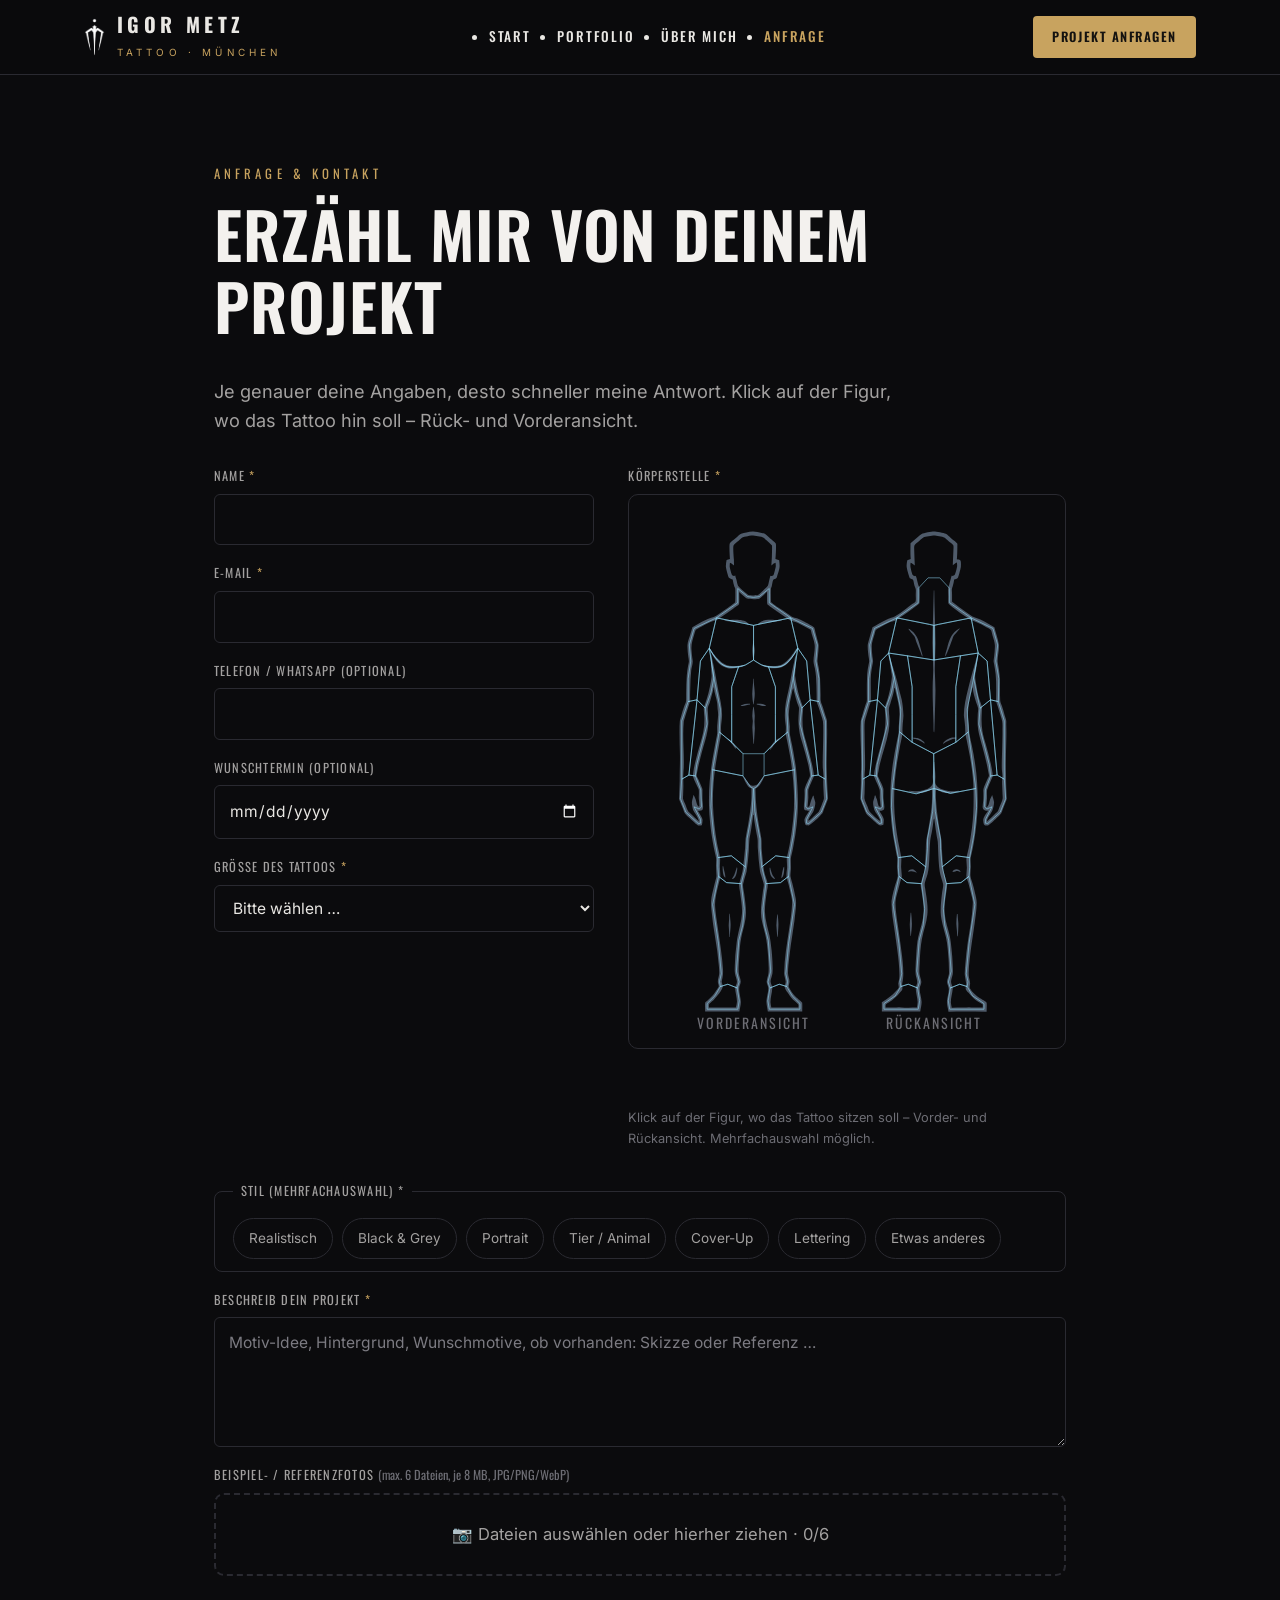
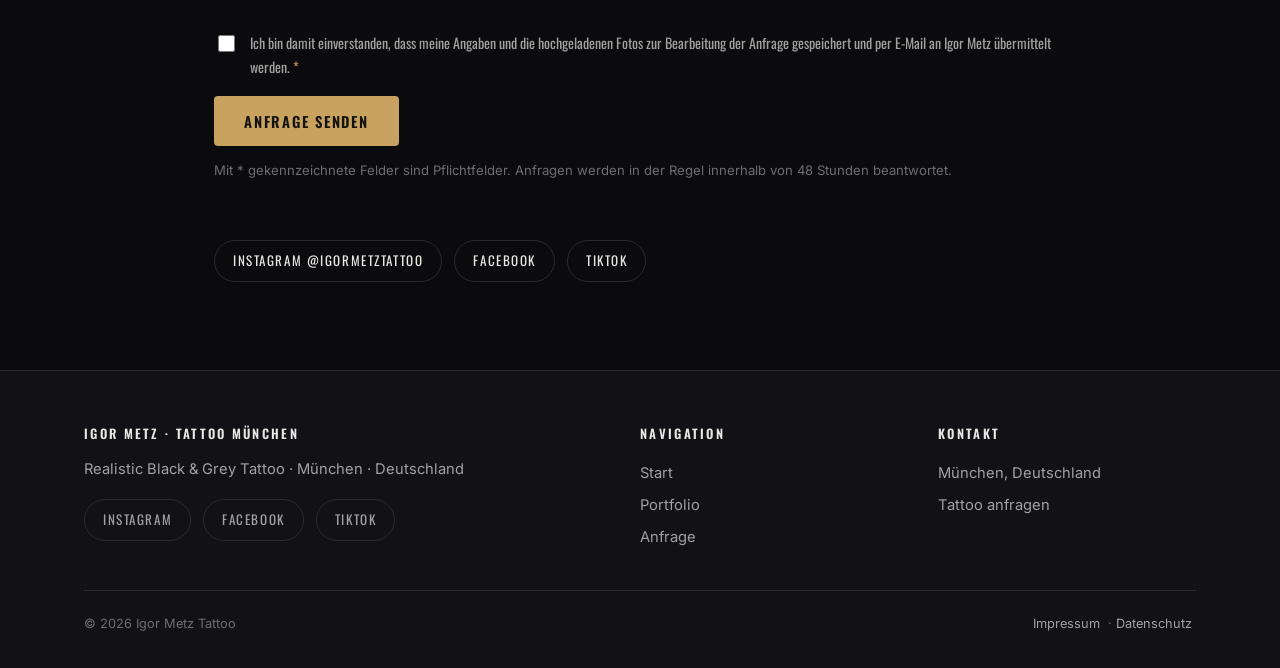
==== commit 7ac3b9a5: "Oberschenkel vorne/hinten getrennt (Igors Einteilung); PC-Layout: links Felder, rechts Körperkarte (" ====
--- a/anfrage.html
+++ b/anfrage.html
@@ -52,6 +52,8 @@
 
 		<form class="tatoo-anfrage" style="margin-top:30px" data-demo novalidate>
 			<div class="form-grid">
+				<div class="full fc-cols">
+				<div class="fc-fields">
 				<div class="field">
 					<label for="d-name">Name <span class="req">*</span></label>
 					<input type="text" id="d-name" name="ia_name" required autocomplete="name">
@@ -81,6 +83,8 @@
 						<option>Noch unklar</option>
 					</select>
 				</div>
+				</div><!-- /.fc-fields -->
+				<div class="fc-map">
 				<div class="field">
 					<label>Körperstelle <span class="req">*</span></label>
 					<div class="bm" data-target="#d-koerperstelle">
@@ -92,6 +96,8 @@
 					</div>
 					<input type="hidden" id="d-koerperstelle" name="ia_koerperstelle" required>
 				</div>
+				</div><!-- /.fc-map -->
+				</div><!-- /.fc-cols -->
 				<fieldset class="fieldset full">
 					<legend>Stil (Mehrfachauswahl) <span class="req">*</span></legend>
 					<div class="chips">
--- a/assets/anfrage.css
+++ b/assets/anfrage.css
@@ -25,6 +25,13 @@
 .form-grid { display: grid; grid-template-columns: 1fr 1fr; gap: 18px 22px; }
 .form-grid .full { grid-column: 1 / -1; }
 @media (max-width: 700px) { .form-grid { grid-template-columns: 1fr; } }
+/* PC-Aufteilung Anfrage: links alle Felder untereinander, rechts die Körperkarte;
+   mobil (eine Spalte) automatisch alles untereinander. */
+.fc-cols { display: grid; grid-template-columns: 1fr; gap: 18px 34px; }
+.fc-fields { display: flex; flex-direction: column; gap: 18px; }
+@media (min-width: 900px) {
+  .fc-cols { grid-template-columns: minmax(0, 1fr) minmax(0, 1.15fr); align-items: start; }
+}
 .field { display: flex; flex-direction: column; gap: 7px; }
 .field label {
   font-family: 'Oswald', Arial, sans-serif; text-transform: uppercase;
@@ -110,7 +117,10 @@
    Hover: weiß 40 % | Auswahl: #DAA336 80 %  (Igors Vorgabe) */
 .bm-region { fill: transparent; cursor: pointer; pointer-events: all; transition: fill .12s ease; }
 .bm-region.hov { fill: rgba(255, 255, 255, .4); }
-.bm-region:focus { outline: none; fill: rgba(255, 255, 255, .4); }
+/* Nur echte Tastatur-Fokussierung hervorheben: ein Maus-Klick setzt :focus,
+   das sonst als weißer Rest nach dem Abwählen hängen bliebe. */
+.bm-region:focus { outline: none; }
+.bm-region:focus-visible { fill: rgba(255, 255, 255, .4); }
 .bm-region.sel { fill: rgba(218, 163, 54, .8); }
 .bm-region.sel.hov { fill: rgba(218, 163, 54, .55); }
 .bm-chips { display: flex; flex-wrap: wrap; gap: 8px; min-height: 34px; }
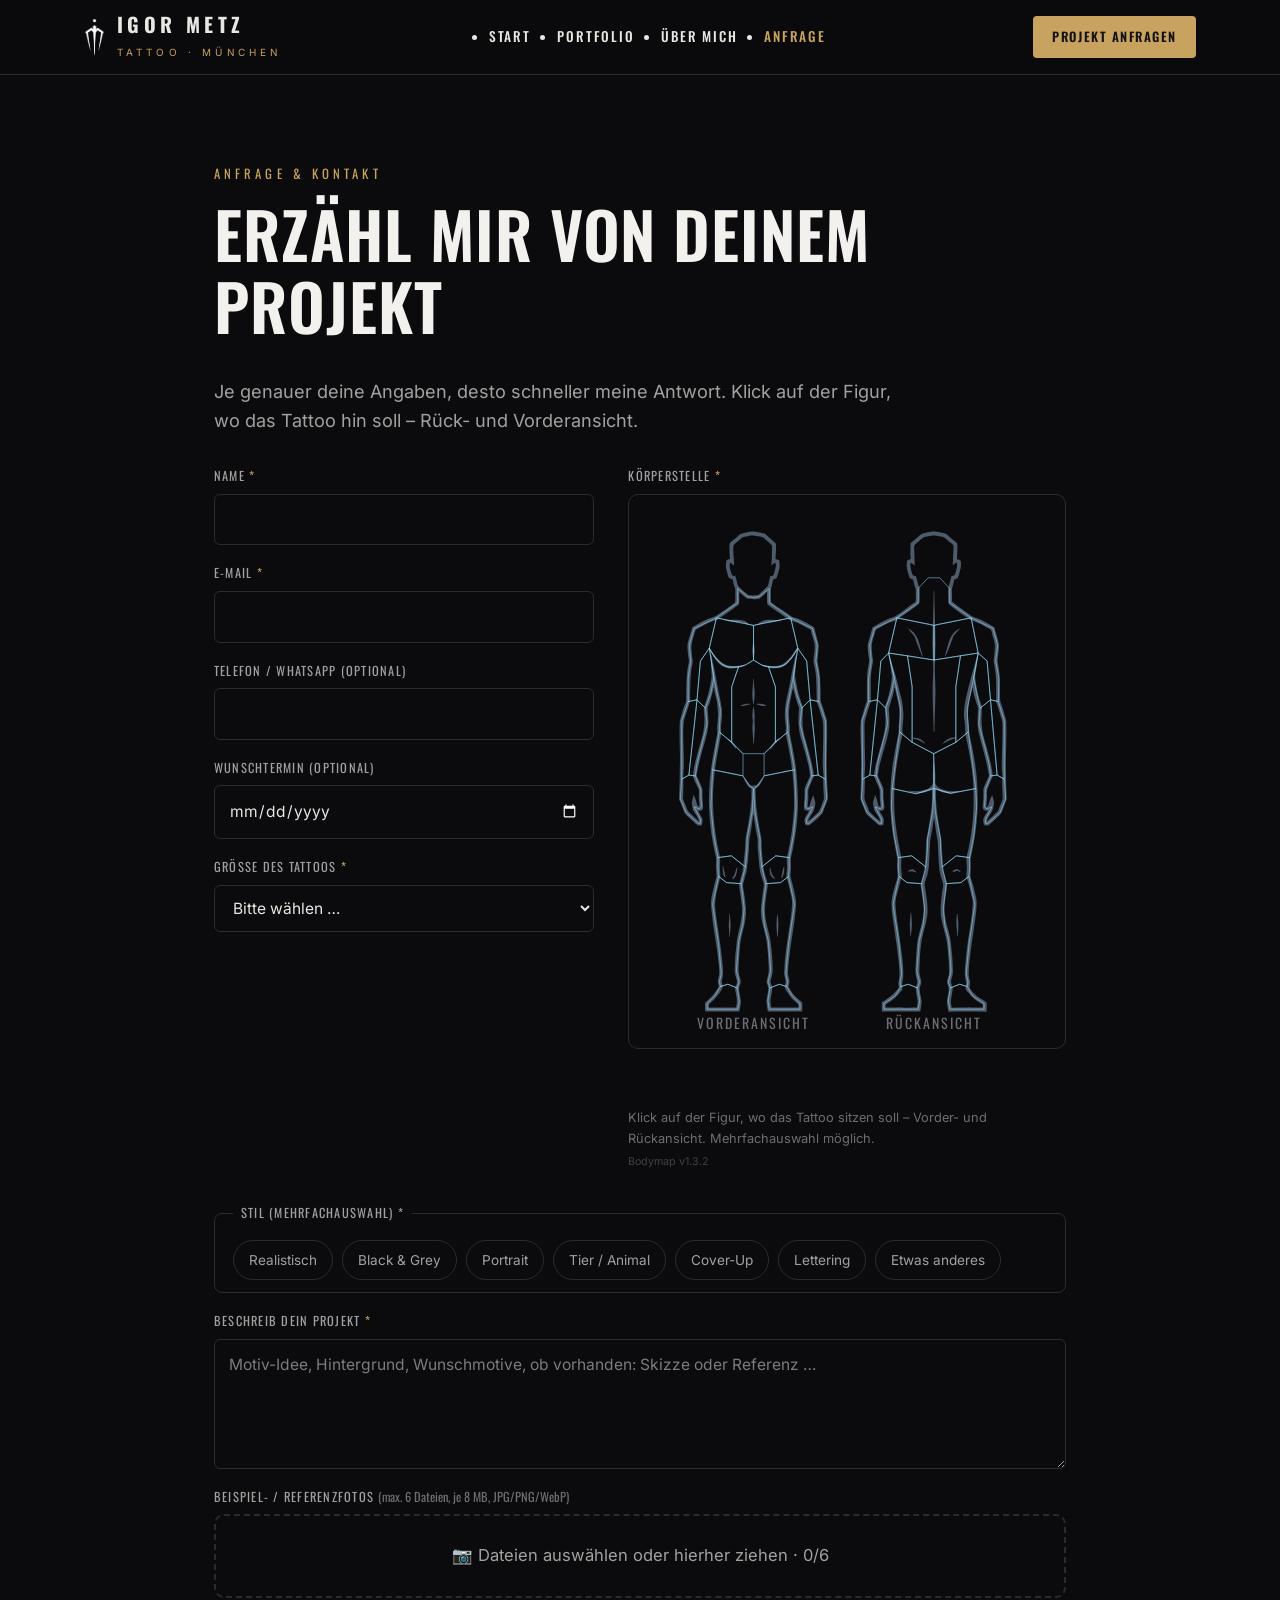
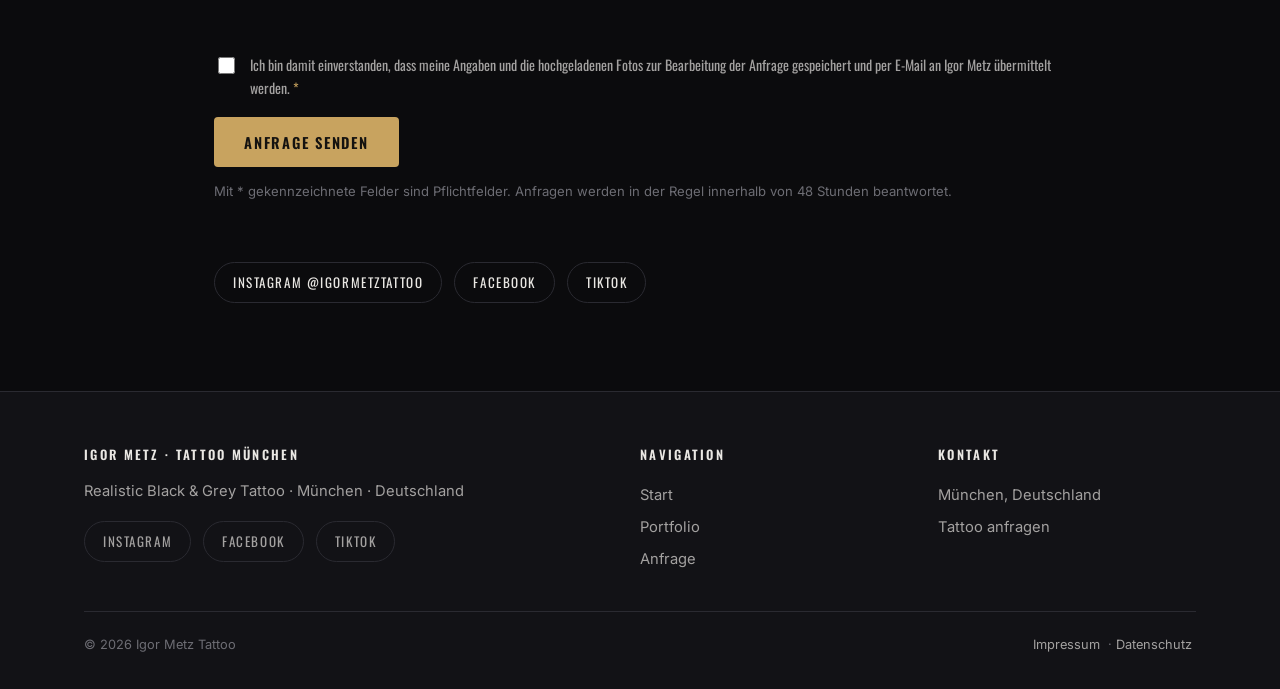
==== commit 8caf3917: "Safari-Fix: Tap-Highlight aus, Defensive-Hover-Reset, Asset-Cache-Busting (?v=Hash), sichtbare Bodym" ====
--- a/anfrage.html
+++ b/anfrage.html
@@ -7,8 +7,8 @@
 <meta name="description" content="Tattoo anfragen bei Igor Metz in München: Körperstelle auf der Figur wählen, Größe und Stil angeben, Referenzfotos hochladen.">
 <meta name="robots" content="noindex"><!-- Nur für die Vorschau -->
 <link rel="icon" type="image/png" href="assets/images/favicon.png">
-<link rel="stylesheet" href="assets/css/main.css">
-<link rel="stylesheet" href="assets/anfrage.css">
+<link rel="stylesheet" href="assets/css/main.css?v=d3387d7c4d">
+<link rel="stylesheet" href="assets/anfrage.css?v=82893eb22d">
 </head>
 <body class="preview">
 <a class="hidden-a11y" href="#inhalt">Zum Inhalt springen</a>
@@ -178,10 +178,10 @@
 		</div>
 	</div>
 </footer>
-<script src="assets/body-svg.js"></script>
-<script src="assets/bodymap.js"></script>
+<script src="assets/body-svg.js?v=4aa24d7df1"></script>
+<script src="assets/bodymap.js?v=d37f9fca50"></script>
 <script>window.IGOR_ANFRAGE={maxFiles:6,maxMb:8};</script>
-<script src="assets/anfrage.js"></script>
-<script src="assets/js/portfolio.js"></script>
+<script src="assets/anfrage.js?v=2aee4a8d1e"></script>
+<script src="assets/js/portfolio.js?v=c51d1f4d42"></script>
 </body>
 </html>
--- a/assets/anfrage.css
+++ b/assets/anfrage.css
@@ -115,14 +115,19 @@
 }
 /* Zonen: Igors Grafik bleibt sichtbar (Kontur #94e2ff), Einfaerbung zeigt den Zustand.
    Hover: weiß 40 % | Auswahl: #DAA336 80 %  (Igors Vorgabe) */
-.bm-region { fill: transparent; cursor: pointer; pointer-events: all; transition: fill .12s ease; }
-.bm-region.hov { fill: rgba(255, 255, 255, .4); }
+.bm-region { fill: transparent; cursor: pointer; pointer-events: all; transition: fill .12s ease; -webkit-tap-highlight-color: transparent; }
+/* Hover-Weiß nur auf Geräten mit echter Maus (Touch-Geräte kennen kein
+   verlässliches mouseout nach dem Tap – zweite Sicherheitsebene neben der
+   pointerType-Prüfung in bodymap.js). */
+@media (hover: hover) {
+  .bm-region.hov { fill: rgba(255, 255, 255, .4); }
+  .bm-region.sel.hov { fill: rgba(218, 163, 54, .55); }
+}
 /* Nur echte Tastatur-Fokussierung hervorheben: ein Maus-Klick setzt :focus,
    das sonst als weißer Rest nach dem Abwählen hängen bliebe. */
 .bm-region:focus { outline: none; }
 .bm-region:focus-visible { fill: rgba(255, 255, 255, .4); }
 .bm-region.sel { fill: rgba(218, 163, 54, .8); }
-.bm-region.sel.hov { fill: rgba(218, 163, 54, .55); }
 .bm-chips { display: flex; flex-wrap: wrap; gap: 8px; min-height: 34px; }
 .bm-chip {
   display: inline-flex; align-items: center; gap: 8px;
